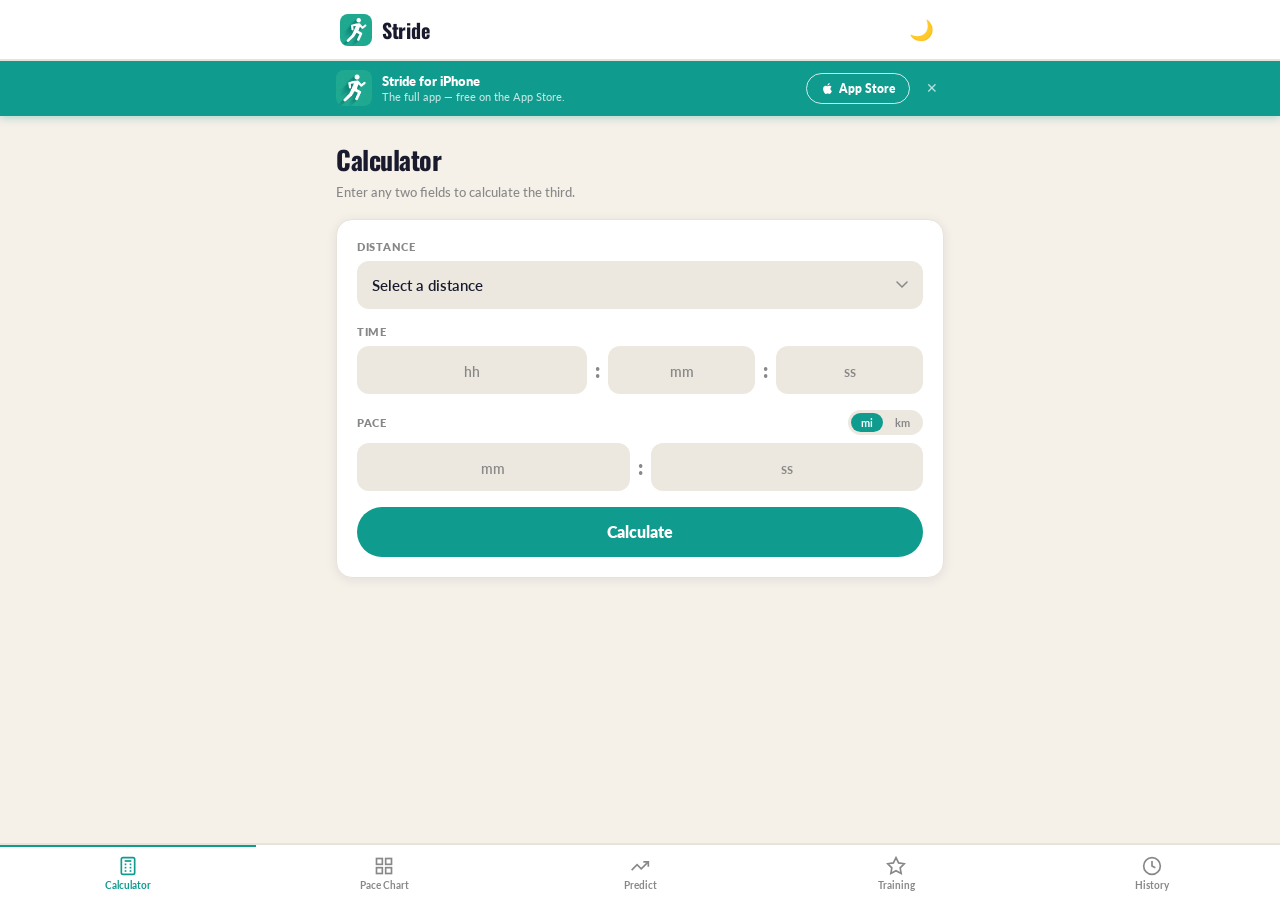
==== calculator.html @ da41bfcc "Initial commit — Stride web app and landing page Co-Authored-By: Claude Sonnet 4.6 <noreply@anthropi" ====
<!DOCTYPE html>
<html lang="en" data-theme="light">
<head>
  <meta charset="UTF-8">
  <meta name="viewport" content="width=device-width, initial-scale=1.0">
  <title>Stride — Running Calculator</title>
  <!-- Google tag (gtag.js) -->
  <script async src="https://www.googletagmanager.com/gtag/js?id=G-GBW9GCYMW4"></script>
  <script>
    window.dataLayer = window.dataLayer || [];
    function gtag(){dataLayer.push(arguments);}
    gtag('js', new Date());
    gtag('config', 'G-GBW9GCYMW4');
  </script>
  <link rel="preconnect" href="https://fonts.googleapis.com">
  <link rel="preconnect" href="https://fonts.gstatic.com" crossorigin>
  <link href="https://fonts.googleapis.com/css2?family=Oswald:wght@600;700;900&family=Lato:wght@400;600;700;800&display=swap" rel="stylesheet">
  <link rel="stylesheet" href="style.css">
</head>
<body>

  <!-- Header -->
  <header class="app-header">
    <div class="header-inner">
      <a href="index.html" class="header-logo">
        <img src="./images/runninglogo.png" alt="Stride">
        <span>Stride</span>
      </a>
      <button class="theme-btn" id="themeBtn" onclick="app.toggleTheme()">🌙</button>
    </div>
  </header>

  <!-- App Banner -->
  <div id="app-banner" class="app-banner" style="display:none;">
    <div class="app-banner-inner">
      <img src="./images/runninglogo.png" alt="Stride" class="app-banner-icon">
      <div class="app-banner-text">
        <span class="app-banner-title">Stride for iPhone</span>
        <span class="app-banner-sub">The full app — free on the App Store.</span>
      </div>
      <a href="https://apps.apple.com/app/stride-running-calculator/id6747827741" target="_blank" class="app-banner-btn" aria-label="Download on the App Store">
        <svg width="13" height="13" viewBox="0 0 24 24" fill="currentColor"><path d="M18.71 19.5c-.83 1.24-1.71 2.45-3.05 2.47-1.34.03-1.77-.79-3.29-.79-1.53 0-2 .77-3.27.82-1.31.05-2.3-1.32-3.14-2.53C4.25 17 2.94 12.45 4.7 9.39c.87-1.52 2.43-2.48 4.12-2.51 1.28-.02 2.5.87 3.29.87.78 0 2.26-1.07 3.8-.91.65.03 2.47.26 3.64 1.98-.09.06-2.17 1.28-2.15 3.81.03 3.02 2.65 4.03 2.68 4.04-.03.07-.42 1.44-1.38 2.83M13 3.5c.73-.83 1.94-1.46 2.94-1.5.13 1.17-.34 2.35-1.04 3.19-.69.85-1.83 1.51-2.95 1.42-.15-1.15.41-2.35 1.05-3.11z"/></svg>
        App Store
      </a>
      <button class="app-banner-close" onclick="appBanner.dismiss()" aria-label="Dismiss">✕</button>
    </div>
  </div>

  <!-- Tab Nav -->
  <nav class="tab-nav">
    <button class="tab-btn active" data-tab="calculator" onclick="app.switchTab('calculator')">
      <svg class="tab-icon" viewBox="0 0 24 24" fill="none" stroke="currentColor" stroke-width="2"><rect x="4" y="2" width="16" height="20" rx="2"/><line x1="8" y1="6" x2="16" y2="6"/><line x1="8" y1="10" x2="10" y2="10"/><line x1="14" y1="10" x2="16" y2="10"/><line x1="8" y1="14" x2="10" y2="14"/><line x1="14" y1="14" x2="16" y2="14"/><line x1="8" y1="18" x2="10" y2="18"/><line x1="14" y1="18" x2="16" y2="18"/></svg>
      <span class="tab-label">Calculator</span>
    </button>
    <button class="tab-btn" data-tab="chart" onclick="app.switchTab('chart')">
      <svg class="tab-icon" viewBox="0 0 24 24" fill="none" stroke="currentColor" stroke-width="2"><rect x="3" y="3" width="7" height="7"/><rect x="14" y="3" width="7" height="7"/><rect x="3" y="14" width="7" height="7"/><rect x="14" y="14" width="7" height="7"/></svg>
      <span class="tab-label">Pace Chart</span>
    </button>
    <button class="tab-btn" data-tab="predictor" onclick="app.switchTab('predictor')">
      <svg class="tab-icon" viewBox="0 0 24 24" fill="none" stroke="currentColor" stroke-width="2"><polyline points="22 7 13.5 15.5 8.5 10.5 2 17"/><polyline points="16 7 22 7 22 13"/></svg>
      <span class="tab-label">Predict</span>
    </button>
    <button class="tab-btn" data-tab="training" onclick="app.switchTab('training')">
      <svg class="tab-icon" viewBox="0 0 24 24" fill="none" stroke="currentColor" stroke-width="2"><path d="M12 2l3.09 6.26L22 9.27l-5 4.87 1.18 6.88L12 17.77l-6.18 3.25L7 14.14 2 9.27l6.91-1.01L12 2z"/></svg>
      <span class="tab-label">Training</span>
    </button>
    <button class="tab-btn" data-tab="history" onclick="app.switchTab('history')">
      <svg class="tab-icon" viewBox="0 0 24 24" fill="none" stroke="currentColor" stroke-width="2"><circle cx="12" cy="12" r="10"/><polyline points="12 6 12 12 16 14"/></svg>
      <span class="tab-label">History</span>
    </button>
  </nav>

  <!-- Main -->
  <main class="app-main">

    <!-- ── CALCULATOR ─────────────────────────────────────────────────────── -->
    <section id="tab-calculator" class="tab-section active">
      <div class="section-header">
        <h2>Calculator</h2>
        <p class="section-sub">Enter any two fields to calculate the third.</p>
      </div>

      <div class="card">
        <!-- Distance -->
        <div class="field-group">
          <label class="field-label">Distance</label>
          <select id="race-distance" class="field-select" onchange="calculator.setDistance()">
            <option value="">Select a distance</option>
            <option value="3.10686">5K</option>
            <option value="6.21371">10K</option>
            <option value="13.1094">Half-Marathon</option>
            <option value="26.2188">Marathon</option>
            <option value="other">Other (miles)</option>
          </select>
          <input type="number" id="distance-amount" class="field-input mt-8" placeholder="Enter distance in miles" style="display:none;" oninput="calculator.onInput()">
        </div>

        <!-- Time -->
        <div class="field-group">
          <label class="field-label">Time</label>
          <div class="time-row">
            <input type="number" id="time-hours"   class="time-input" placeholder="hh" min="0" oninput="calculator.onInput()">
            <span class="time-sep">:</span>
            <input type="number" id="time-minutes" class="time-input" placeholder="mm" min="0" max="59" oninput="calculator.onInput()">
            <span class="time-sep">:</span>
            <input type="number" id="time-seconds" class="time-input" placeholder="ss" min="0" max="59" oninput="calculator.onInput()">
          </div>
        </div>

        <!-- Pace -->
        <div class="field-group">
          <label class="field-label">
            Pace
            <span class="inline-toggle">
              <button class="unit-pill active" id="calcUnitMi" onclick="calculator.setPaceUnit('mi')">mi</button>
              <button class="unit-pill"        id="calcUnitKm" onclick="calculator.setPaceUnit('km')">km</button>
            </span>
          </label>
          <div class="time-row">
            <input type="number" id="pace-minutes" class="time-input wide" placeholder="mm" min="0" oninput="calculator.onInput()">
            <span class="time-sep">:</span>
            <input type="number" id="pace-seconds" class="time-input wide" placeholder="ss" min="0" max="59" oninput="calculator.onInput()">
          </div>
        </div>

        <button class="btn-primary full-width mt-16" onclick="calculator.calculate()">Calculate</button>
        <button class="btn-outline full-width mt-8"  id="splitsBtn" onclick="calculator.showSplits()" style="display:none;">View Splits</button>
        <button class="btn-ghost   full-width mt-4"  id="resetBtn"  onclick="calculator.reset()"      style="display:none;">Reset</button>
      </div>
    </section>

    <!-- ── PACE CHART ──────────────────────────────────────────────────────── -->
    <section id="tab-chart" class="tab-section">
      <div class="section-header">
        <h2>Pace Chart</h2>
        <p class="section-sub">Finish times by pace for common distances.</p>
      </div>
      <div class="pill-row">
        <button class="pill-btn active" id="chartUnitMi" onclick="paceChart.setUnit('mi')">per mile</button>
        <button class="pill-btn"        id="chartUnitKm" onclick="paceChart.setUnit('km')">per km</button>
      </div>
      <div class="card table-card">
        <table class="pace-table">
          <thead>
            <tr><th>Pace</th><th>5K</th><th>10K</th><th>Half</th><th>Full</th></tr>
          </thead>
          <tbody id="paceTableBody"></tbody>
        </table>
      </div>
    </section>

    <!-- ── PREDICTOR ───────────────────────────────────────────────────────── -->
    <section id="tab-predictor" class="tab-section">
      <div class="section-header">
        <h2>Race Predictor</h2>
        <p class="section-sub">Predict finish times from a recent race using the Riegel formula.</p>
      </div>
      <div class="card">
        <div class="field-group">
          <label class="field-label">Your Recent Race</label>
          <select id="predictor-distance" class="field-select" onchange="predictor.calculate()">
            <option value="">Select a distance</option>
            <option value="5">5K</option>
            <option value="10">10K</option>
            <option value="21.0975">Half-Marathon</option>
            <option value="42.195">Marathon</option>
          </select>
        </div>
        <div class="field-group">
          <label class="field-label">Your Finish Time</label>
          <div class="time-row">
            <input type="number" id="pred-hours"   class="time-input" placeholder="hh" min="0" oninput="predictor.calculate()">
            <span class="time-sep">:</span>
            <input type="number" id="pred-minutes" class="time-input" placeholder="mm" min="0" max="59" oninput="predictor.calculate()">
            <span class="time-sep">:</span>
            <input type="number" id="pred-seconds" class="time-input" placeholder="ss" min="0" max="59" oninput="predictor.calculate()">
          </div>
        </div>
      </div>
      <div id="predictor-results" style="display:none;">
        <div class="results-header">
          <span class="results-label">Predicted Times</span>
          <span class="inline-toggle">
            <button class="unit-pill active" id="predUnitMi" onclick="predictor.setUnit('mi')">mi</button>
            <button class="unit-pill"        id="predUnitKm" onclick="predictor.setUnit('km')">km</button>
          </span>
        </div>
        <div id="predictor-cards"></div>
      </div>
    </section>

    <!-- ── TRAINING ────────────────────────────────────────────────────────── -->
    <section id="tab-training" class="tab-section">
      <div class="section-header">
        <h2>Training Zones</h2>
        <p class="section-sub">Distance-calibrated training paces based on your goal race.</p>
      </div>
      <div class="card">
        <div class="field-group">
          <label class="field-label">Goal Race</label>
          <select id="training-race" class="field-select" onchange="training.calculate()">
            <option value="">Select a race</option>
            <option value="5k">5K</option>
            <option value="10k">10K</option>
            <option value="half">Half-Marathon</option>
            <option value="full">Marathon</option>
          </select>
        </div>
        <div class="field-group">
          <label class="field-label">Goal Time</label>
          <div class="time-row">
            <input type="number" id="train-hours"   class="time-input" placeholder="hh" min="0" oninput="training.calculate()">
            <span class="time-sep">:</span>
            <input type="number" id="train-minutes" class="time-input" placeholder="mm" min="0" max="59" oninput="training.calculate()">
            <span class="time-sep">:</span>
            <input type="number" id="train-seconds" class="time-input" placeholder="ss" min="0" max="59" oninput="training.calculate()">
          </div>
        </div>
      </div>
      <div id="training-results" style="display:none;">
        <div class="results-header">
          <span class="results-label">Training Zones</span>
          <span class="inline-toggle">
            <button class="unit-pill active" id="trainUnitMi" onclick="training.setUnit('mi')">mi</button>
            <button class="unit-pill"        id="trainUnitKm" onclick="training.setUnit('km')">km</button>
          </span>
        </div>
        <div id="training-zone-cards"></div>
      </div>
    </section>

    <!-- ── HISTORY ─────────────────────────────────────────────────────────── -->
    <section id="tab-history" class="tab-section">
      <div class="section-header">
        <div class="section-header-row">
          <h2>History</h2>
          <button class="btn-ghost-sm" onclick="historyTab.clearAll()">Clear All</button>
        </div>
        <p class="section-sub">Your recent pace calculations.</p>
      </div>
      <div id="history-list"></div>
      <div id="history-empty" class="empty-state" style="display:none;">
        No calculations saved yet.<br>Head to the Calculator to get started.
      </div>
    </section>

  </main>

  <!-- Splits Modal -->
  <div id="splits-modal" class="modal-overlay" style="display:none;" onclick="calculator.hideSplits()">
    <div class="modal-sheet" onclick="event.stopPropagation()">
      <div class="modal-titlebar">
        <span class="modal-title">Mile Splits</span>
        <button class="modal-close" onclick="calculator.hideSplits()">✕</button>
      </div>
      <div id="splits-content" class="splits-body"></div>
    </div>
  </div>

  <!-- Error Modal -->
  <div id="error-modal" class="modal-overlay" style="display:none;" onclick="app.closeError()">
    <div class="modal-sheet modal-sm" onclick="event.stopPropagation()">
      <p id="error-message" class="error-msg"></p>
      <button class="btn-primary full-width" onclick="app.closeError()">OK</button>
    </div>
  </div>

  <script src="script.js"></script>
</body>
</html>
---- style.css ----
/* ── Tokens ──────────────────────────────────────────────────────────────────── */
:root {
  --bg:         #F5F0E8;
  --header-bg:  #FFFFFF;
  --card:       #FFFFFF;
  --input:      #EDE8DF;
  --text:       #1A1A2E;
  --subtext:    #888888;
  --border:     #E8E3DA;
  --teal:       #0F9B8E;
  --teal-d:     #0b7d72;
  --teal-light: rgba(15,155,142,0.12);
  --shadow:     0 2px 12px rgba(26,26,46,0.08);
  --tab-h:      56px;
  --header-h:   60px;
  --banner-h:   0px;
}

[data-theme="dark"] {
  --bg:         #111318;
  --header-bg:  #1C1F28;
  --card:       #1C1F28;
  --input:      #252836;
  --text:       #F0EDE6;
  --subtext:    #8A8A9A;
  --border:     #2A2D3A;
  --shadow:     0 2px 12px rgba(0,0,0,0.3);
}

/* ── Reset ───────────────────────────────────────────────────────────────────── */
*, *::before, *::after { box-sizing: border-box; margin: 0; padding: 0; }
html { scroll-behavior: smooth; }

body {
  font-family: 'Lato', sans-serif;
  background: var(--bg);
  color: var(--text);
  -webkit-font-smoothing: antialiased;
  min-height: 100vh;
}

/* ── Header ──────────────────────────────────────────────────────────────────── */
.app-header {
  position: fixed;
  top: 0; left: 0; right: 0;
  height: var(--header-h);
  background: var(--header-bg);
  border-bottom: 1px solid var(--border);
  z-index: 100;
  box-shadow: 0 1px 0 var(--border);
}

.header-inner {
  max-width: 640px;
  margin: 0 auto;
  height: 100%;
  padding: 0 20px;
  display: flex;
  align-items: center;
  justify-content: space-between;
}

.header-logo {
  display: flex;
  align-items: center;
  gap: 10px;
  text-decoration: none;
}

.header-logo img {
  width: 32px;
  height: 32px;
  border-radius: 8px;
  object-fit: cover;
}

.header-logo span {
  font-family: 'Oswald', sans-serif;
  font-size: 20px;
  font-weight: 900;
  color: var(--text);
  letter-spacing: -0.3px;
}

.theme-btn {
  background: none;
  border: none;
  cursor: pointer;
  font-size: 20px;
  padding: 6px;
  border-radius: 8px;
  line-height: 1;
  transition: background 0.15s;
}

.theme-btn:hover { background: var(--input); }

/* ── App Banner ──────────────────────────────────────────────────────────────── */
.app-banner {
  position: fixed;
  top: var(--header-h);
  left: 0; right: 0;
  background: var(--teal);
  z-index: 98;
  box-shadow: 0 2px 8px rgba(15,155,142,0.3);
}

.app-banner-inner {
  max-width: 640px;
  margin: 0 auto;
  padding: 10px 16px;
  display: flex;
  align-items: center;
  gap: 10px;
}

.app-banner-icon {
  width: 36px;
  height: 36px;
  border-radius: 8px;
  object-fit: cover;
  flex-shrink: 0;
}

.app-banner-text {
  flex: 1;
  display: flex;
  flex-direction: column;
  gap: 1px;
  min-width: 0;
}

.app-banner-title {
  font-size: 13px;
  font-weight: 800;
  color: #fff;
  white-space: nowrap;
  overflow: hidden;
  text-overflow: ellipsis;
}

.app-banner-sub {
  font-size: 11px;
  color: rgba(255,255,255,0.75);
  font-weight: 500;
  white-space: nowrap;
  overflow: hidden;
  text-overflow: ellipsis;
}

.app-banner-btn {
  display: inline-flex;
  align-items: center;
  gap: 5px;
  padding: 7px 14px;
  background: none;
  color: #fff;
  border: 1.5px solid rgba(255,255,255,0.8);
  border-radius: 20px;
  font-family: 'Lato', sans-serif;
  font-size: 12px;
  font-weight: 800;
  text-decoration: none;
  white-space: nowrap;
  flex-shrink: 0;
  transition: background 0.15s, border-color 0.15s;
}

.app-banner-btn:hover { background: rgba(255,255,255,0.15); border-color: #fff; }

.app-banner-close {
  background: none;
  border: none;
  cursor: pointer;
  color: rgba(255,255,255,0.7);
  font-size: 14px;
  padding: 4px 6px;
  flex-shrink: 0;
  line-height: 1;
  border-radius: 6px;
  transition: color 0.15s, background 0.15s;
}

.app-banner-close:hover { color: #fff; background: rgba(255,255,255,0.15); }

/* ── Tab Nav ─────────────────────────────────────────────────────────────────── */
.tab-nav {
  position: fixed;
  bottom: 0;
  left: 0; right: 0;
  height: calc(var(--tab-h) + env(safe-area-inset-bottom, 0px));
  padding-bottom: env(safe-area-inset-bottom, 0px);
  background: var(--header-bg);
  border-top: 1px solid var(--border);
  display: flex;
  z-index: 99;
  box-shadow: 0 -1px 0 var(--border);
}

.tab-btn {
  flex: 1;
  display: flex;
  flex-direction: column;
  align-items: center;
  justify-content: center;
  gap: 3px;
  background: none;
  border: none;
  cursor: pointer;
  color: var(--subtext);
  font-family: 'Lato', sans-serif;
  font-size: 10px;
  font-weight: 700;
  padding: 6px 4px;
  border-top: 2px solid transparent;
  transition: color 0.15s, border-color 0.15s;
  white-space: nowrap;
}

.tab-btn:hover { color: var(--text); }

.tab-btn.active {
  color: var(--teal);
  border-top-color: var(--teal);
}

.tab-icon {
  width: 20px;
  height: 20px;
  stroke: currentColor;
}

.tab-label { font-size: 10px; }

/* ── Main ────────────────────────────────────────────────────────────────────── */
.app-main {
  max-width: 640px;
  margin: 0 auto;
  padding: calc(var(--header-h) + var(--banner-h) + 24px) 16px calc(var(--tab-h) + env(safe-area-inset-bottom, 0px) + 24px);
}

.tab-section { display: none; }
.tab-section.active { display: block; }

/* ── Section Header ──────────────────────────────────────────────────────────── */
.section-header { margin-bottom: 16px; }

.section-header h2 {
  font-family: 'Oswald', sans-serif;
  font-size: 26px;
  font-weight: 900;
  color: var(--text);
  letter-spacing: -0.5px;
  margin-bottom: 4px;
}

.section-header-row {
  display: flex;
  justify-content: space-between;
  align-items: center;
  margin-bottom: 4px;
}

.section-sub {
  font-size: 13px;
  color: var(--subtext);
  font-weight: 500;
  line-height: 1.5;
}

/* ── Card ────────────────────────────────────────────────────────────────────── */
.card {
  background: var(--card);
  border-radius: 16px;
  padding: 20px;
  border: 1px solid var(--border);
  box-shadow: var(--shadow);
  margin-bottom: 16px;
}

/* ── Field Group ─────────────────────────────────────────────────────────────── */
.field-group { margin-bottom: 16px; }
.field-group:last-of-type { margin-bottom: 0; }

.field-label {
  display: flex;
  align-items: center;
  gap: 10px;
  font-size: 11px;
  font-weight: 800;
  text-transform: uppercase;
  letter-spacing: 0.7px;
  color: var(--subtext);
  margin-bottom: 8px;
}

.field-select {
  width: 100%;
  height: 48px;
  padding: 0 14px;
  background: var(--input);
  border: 1.5px solid transparent;
  border-radius: 12px;
  font-family: 'Lato', sans-serif;
  font-size: 15px;
  font-weight: 600;
  color: var(--text);
  cursor: pointer;
  outline: none;
  appearance: none;
  background-image: url("data:image/svg+xml,%3Csvg xmlns='http://www.w3.org/2000/svg' width='12' height='8' viewBox='0 0 12 8'%3E%3Cpath d='M1 1l5 5 5-5' stroke='%23888' stroke-width='1.5' fill='none' stroke-linecap='round'/%3E%3C/svg%3E");
  background-repeat: no-repeat;
  background-position: right 14px center;
  transition: border-color 0.15s;
}

.field-select:focus { border-color: var(--teal); }

.field-input {
  width: 100%;
  height: 48px;
  padding: 0 14px;
  background: var(--input);
  border: 1.5px solid transparent;
  border-radius: 12px;
  font-family: 'Lato', sans-serif;
  font-size: 15px;
  font-weight: 600;
  color: var(--text);
  outline: none;
  transition: border-color 0.15s;
}

.field-input:focus { border-color: var(--teal); }
.field-input::placeholder { color: var(--subtext); }

/* ── Time Row ────────────────────────────────────────────────────────────────── */
.time-row {
  display: flex;
  align-items: center;
  gap: 8px;
}

.time-input {
  flex: 1;
  height: 48px;
  background: var(--input);
  border: 1.5px solid transparent;
  border-radius: 12px;
  font-family: 'Lato', sans-serif;
  font-size: 18px;
  font-weight: 700;
  color: var(--text);
  text-align: center;
  outline: none;
  transition: border-color 0.15s;
  -moz-appearance: textfield;
}

.time-input::-webkit-outer-spin-button,
.time-input::-webkit-inner-spin-button { -webkit-appearance: none; }
.time-input:focus { border-color: var(--teal); }
.time-input::placeholder { color: var(--subtext); font-size: 14px; font-weight: 600; }

.time-sep {
  font-size: 20px;
  font-weight: 800;
  color: var(--subtext);
  flex-shrink: 0;
}

/* ── Inline Toggle ───────────────────────────────────────────────────────────── */
.inline-toggle {
  display: inline-flex;
  background: var(--input);
  border-radius: 20px;
  padding: 3px;
  gap: 2px;
  margin-left: auto;
}

.unit-pill {
  padding: 3px 10px;
  border: none;
  border-radius: 16px;
  font-family: 'Lato', sans-serif;
  font-size: 11px;
  font-weight: 700;
  cursor: pointer;
  background: none;
  color: var(--subtext);
  transition: background 0.15s, color 0.15s;
}

.unit-pill.active {
  background: var(--teal);
  color: #fff;
}

/* ── Pill Row ────────────────────────────────────────────────────────────────── */
.pill-row {
  display: inline-flex;
  background: var(--input);
  border-radius: 24px;
  padding: 4px;
  gap: 3px;
  margin-bottom: 16px;
}

.pill-btn {
  padding: 7px 18px;
  border: none;
  border-radius: 20px;
  font-family: 'Lato', sans-serif;
  font-size: 13px;
  font-weight: 700;
  cursor: pointer;
  background: none;
  color: var(--subtext);
  transition: background 0.15s, color 0.15s;
}

.pill-btn.active {
  background: var(--teal);
  color: #fff;
}

/* ── Buttons ─────────────────────────────────────────────────────────────────── */
.btn-primary {
  display: flex;
  align-items: center;
  justify-content: center;
  height: 50px;
  background: var(--teal);
  color: #fff;
  border: none;
  border-radius: 25px;
  font-family: 'Lato', sans-serif;
  font-size: 16px;
  font-weight: 800;
  cursor: pointer;
  transition: background 0.15s, transform 0.1s;
}

.btn-primary:hover  { background: var(--teal-d); }
.btn-primary:active { transform: scale(0.98); }

.btn-outline {
  display: flex;
  align-items: center;
  justify-content: center;
  height: 46px;
  background: none;
  color: var(--teal);
  border: 1.5px solid var(--teal);
  border-radius: 25px;
  font-family: 'Lato', sans-serif;
  font-size: 15px;
  font-weight: 700;
  cursor: pointer;
  transition: background 0.15s;
}

.btn-outline:hover { background: var(--teal-light); }

.btn-ghost {
  display: flex;
  align-items: center;
  justify-content: center;
  height: 40px;
  background: none;
  color: var(--subtext);
  border: none;
  border-radius: 25px;
  font-family: 'Lato', sans-serif;
  font-size: 14px;
  font-weight: 600;
  cursor: pointer;
  transition: color 0.15s;
}

.btn-ghost:hover { color: var(--text); }

.btn-ghost-sm {
  padding: 6px 14px;
  background: var(--input);
  color: var(--subtext);
  border: none;
  border-radius: 20px;
  font-family: 'Lato', sans-serif;
  font-size: 12px;
  font-weight: 700;
  cursor: pointer;
  transition: background 0.15s;
}

.btn-ghost-sm:hover { background: var(--border); }

.full-width { width: 100%; }
.mt-4  { margin-top: 4px;  }
.mt-8  { margin-top: 8px;  }
.mt-16 { margin-top: 16px; }

/* ── Pace Table ──────────────────────────────────────────────────────────────── */
.table-card { padding: 0; overflow: hidden; }

.pace-table {
  width: 100%;
  border-collapse: collapse;
  font-size: 13px;
}

.pace-table thead tr {
  background: var(--text);
}

.pace-table th {
  padding: 10px 8px;
  color: rgba(255,255,255,0.85);
  font-weight: 700;
  font-size: 11px;
  text-align: center;
  letter-spacing: 0.3px;
}

.pace-table td {
  padding: 9px 8px;
  text-align: center;
  color: var(--text);
  font-weight: 500;
  border-bottom: 1px solid var(--border);
}

.pace-table tbody tr:last-child td { border-bottom: none; }
.pace-table tbody tr:nth-child(even) td { background: var(--input); }

.pace-cell {
  color: var(--teal) !important;
  font-weight: 800 !important;
}

/* ── Results ─────────────────────────────────────────────────────────────────── */
.results-header {
  display: flex;
  align-items: center;
  justify-content: space-between;
  margin-bottom: 10px;
}

.results-label {
  font-size: 11px;
  font-weight: 800;
  text-transform: uppercase;
  letter-spacing: 0.7px;
  color: var(--subtext);
}

.result-card {
  background: var(--card);
  border: 1.5px solid var(--border);
  border-radius: 12px;
  padding: 14px 16px;
  display: flex;
  justify-content: space-between;
  align-items: center;
  margin-bottom: 8px;
  box-shadow: var(--shadow);
}

.result-card.highlight {
  border-color: var(--teal);
  background: var(--teal-light);
}

.result-dist {
  font-size: 15px;
  font-weight: 800;
  color: var(--text);
}

.result-badge {
  display: inline-block;
  margin-top: 4px;
  padding: 2px 8px;
  background: var(--teal-light);
  color: var(--teal);
  border-radius: 10px;
  font-size: 9px;
  font-weight: 800;
  letter-spacing: 0.4px;
}

.result-right { text-align: right; }

.result-time {
  font-family: 'Oswald', sans-serif;
  font-size: 22px;
  font-weight: 900;
  color: var(--teal);
  line-height: 1;
}

.result-pace-text {
  font-size: 11px;
  color: var(--subtext);
  font-weight: 600;
  margin-top: 2px;
}

/* ── Zone Cards ──────────────────────────────────────────────────────────────── */
.zone-card {
  display: flex;
  background: var(--card);
  border: 1px solid var(--border);
  border-radius: 12px;
  overflow: hidden;
  margin-bottom: 8px;
  box-shadow: var(--shadow);
}

.zone-bar {
  width: 5px;
  flex-shrink: 0;
}

.zone-body {
  padding: 12px 14px;
  flex: 1;
}

.zone-name {
  font-size: 14px;
  font-weight: 800;
  color: var(--text);
  margin-bottom: 2px;
}

.zone-range {
  font-size: 13px;
  font-weight: 700;
  margin-bottom: 2px;
}

.zone-desc {
  font-size: 11px;
  color: var(--subtext);
  font-weight: 500;
}

/* ── History ─────────────────────────────────────────────────────────────────── */
.history-card {
  background: var(--card);
  border: 1px solid var(--border);
  border-radius: 12px;
  padding: 14px 16px;
  display: flex;
  justify-content: space-between;
  align-items: center;
  margin-bottom: 8px;
  box-shadow: var(--shadow);
  cursor: pointer;
  transition: border-color 0.15s, transform 0.1s;
}

.history-card:hover { border-color: var(--teal); }
.history-card:active { transform: scale(0.98); }

.history-dist {
  font-size: 15px;
  font-weight: 800;
  color: var(--text);
  margin-bottom: 2px;
}

.history-date {
  font-size: 11px;
  color: var(--subtext);
  font-weight: 600;
}

.history-right { text-align: right; }

.history-time {
  font-family: 'Oswald', sans-serif;
  font-size: 20px;
  font-weight: 900;
  color: var(--teal);
  line-height: 1;
  margin-bottom: 2px;
}

.history-pace {
  font-size: 11px;
  color: var(--subtext);
  font-weight: 600;
}

.empty-state {
  text-align: center;
  padding: 48px 24px;
  color: var(--subtext);
  font-size: 14px;
  font-weight: 500;
  line-height: 1.6;
}

/* ── Modal ───────────────────────────────────────────────────────────────────── */
.modal-overlay {
  position: fixed;
  inset: 0;
  background: rgba(0,0,0,0.5);
  display: flex;
  align-items: flex-end;
  justify-content: center;
  z-index: 200;
}

.modal-sheet {
  background: var(--card);
  border-radius: 24px 24px 0 0;
  width: 100%;
  max-width: 640px;
  max-height: 85vh;
  overflow-y: auto;
  padding: 0 0 32px;
}

.modal-sm {
  border-radius: 20px;
  margin: 0 16px 32px;
  padding: 24px 20px;
  max-height: none;
}

.modal-titlebar {
  display: flex;
  justify-content: space-between;
  align-items: center;
  padding: 20px 20px 16px;
  border-bottom: 1px solid var(--border);
  position: sticky;
  top: 0;
  background: var(--card);
}

.modal-title {
  font-family: 'Oswald', sans-serif;
  font-size: 18px;
  font-weight: 900;
  color: var(--text);
}

.modal-close {
  background: none;
  border: none;
  font-size: 18px;
  cursor: pointer;
  color: var(--subtext);
  padding: 4px 8px;
}

.splits-body { padding: 0 20px; }

.splits-summary {
  display: flex;
  justify-content: space-between;
  align-items: center;
  padding: 16px 0;
  border-bottom: 1px solid var(--border);
  margin-bottom: 4px;
}

.splits-total {
  font-family: 'Oswald', sans-serif;
  font-size: 28px;
  font-weight: 900;
  color: var(--text);
}

.splits-pace {
  font-size: 14px;
  font-weight: 700;
  color: var(--teal);
}

.splits-table { margin-top: 4px; }

.splits-row {
  display: grid;
  grid-template-columns: 1fr 1fr 1fr;
  padding: 10px 0;
  border-bottom: 1px solid var(--border);
  font-size: 13px;
  font-weight: 600;
  color: var(--text);
}

.splits-row:last-child { border-bottom: none; }

.splits-row.header {
  font-size: 10px;
  font-weight: 800;
  text-transform: uppercase;
  letter-spacing: 0.5px;
  color: var(--subtext);
  padding-top: 12px;
}

.splits-row span:last-child { text-align: right; }
.splits-row span:nth-child(2) { text-align: center; }

.error-msg {
  font-size: 15px;
  color: var(--text);
  line-height: 1.5;
  margin-bottom: 16px;
  text-align: center;
}

/* ── Responsive ──────────────────────────────────────────────────────────────── */
@media (max-width: 480px) {
  .tab-label { font-size: 9px; }
  .tab-icon  { width: 18px; height: 18px; }
  .app-main  { padding-left: 12px; padding-right: 12px; }
  .section-header h2 { font-size: 22px; }
  .time-input { font-size: 16px; }
  .result-time { font-size: 18px; }
}
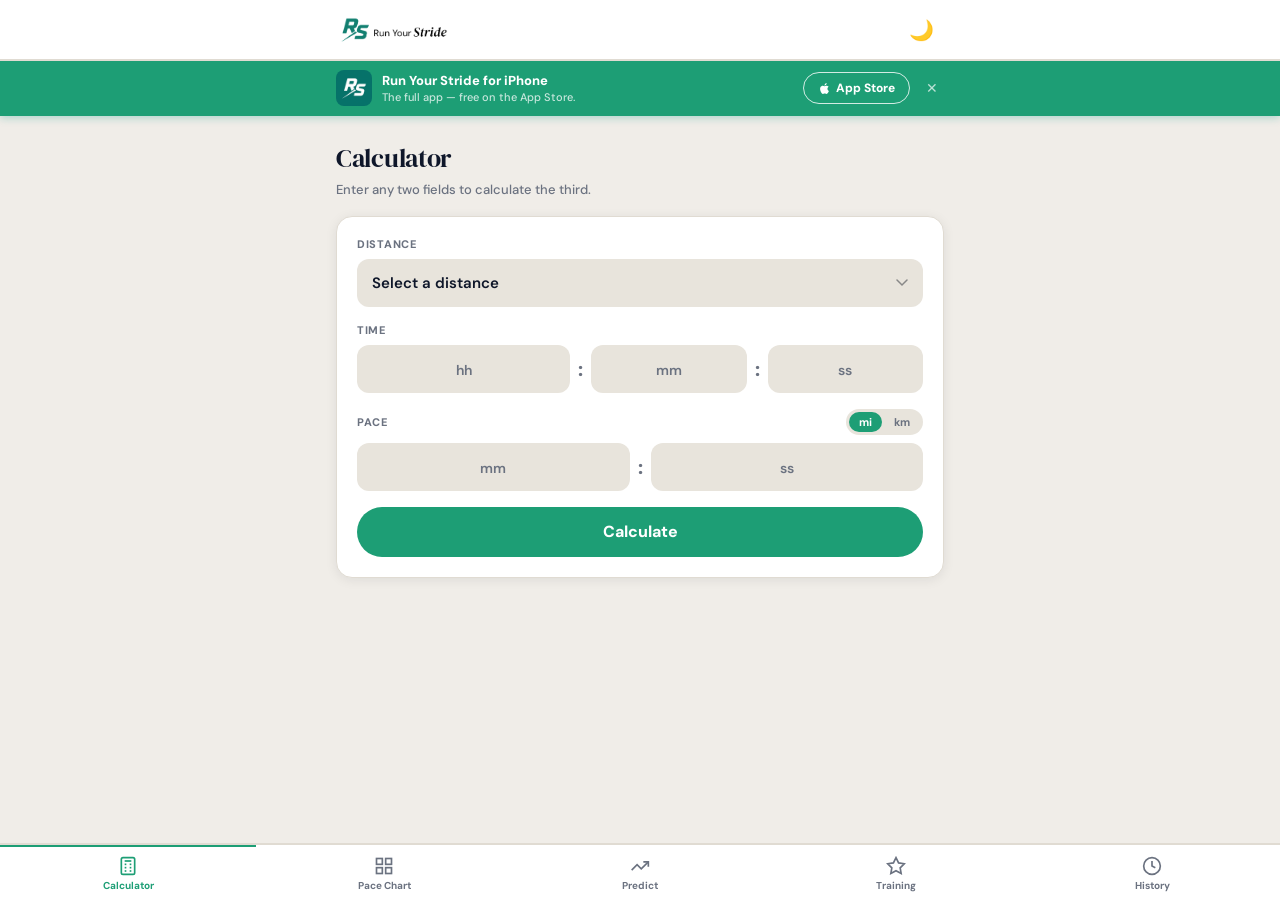
==== commit 77fdb676: "Rebrand to Run Your Stride — new colors, fonts, logo, and assets - Rename brand from Stride to Run Y" ====
--- a/calculator.html
+++ b/calculator.html
@@ -3,7 +3,7 @@
 <head>
   <meta charset="UTF-8">
   <meta name="viewport" content="width=device-width, initial-scale=1.0">
-  <title>Stride — Running Calculator</title>
+  <title>Run Your Stride — Running Calculator</title>
   <!-- Google tag (gtag.js) -->
   <script async src="https://www.googletagmanager.com/gtag/js?id=G-GBW9GCYMW4"></script>
   <script>
@@ -14,7 +14,9 @@
   </script>
   <link rel="preconnect" href="https://fonts.googleapis.com">
   <link rel="preconnect" href="https://fonts.gstatic.com" crossorigin>
-  <link href="https://fonts.googleapis.com/css2?family=Oswald:wght@600;700;900&family=Lato:wght@400;600;700;800&display=swap" rel="stylesheet">
+  <link rel="shortcut icon" href="images/favicon-32.png" type="image/png">
+  <link rel="apple-touch-icon" href="images/apple-touch-icon.png">
+  <link href="https://fonts.googleapis.com/css2?family=DM+Serif+Display:ital@0;1&family=DM+Sans:wght@400;500;600;700;800&display=swap" rel="stylesheet">
   <link rel="stylesheet" href="style.css">
 </head>
 <body>
@@ -23,8 +25,7 @@
   <header class="app-header">
     <div class="header-inner">
       <a href="index.html" class="header-logo">
-        <img src="./images/runninglogo.png" alt="Stride">
-        <span>Stride</span>
+        <img src="./images/nav-logo.png" alt="Run Your Stride">
       </a>
       <button class="theme-btn" id="themeBtn" onclick="app.toggleTheme()">🌙</button>
     </div>
@@ -33,9 +34,9 @@
   <!-- App Banner -->
   <div id="app-banner" class="app-banner" style="display:none;">
     <div class="app-banner-inner">
-      <img src="./images/runninglogo.png" alt="Stride" class="app-banner-icon">
+      <img src="./images/apple-touch-icon.png" alt="Run Your Stride" class="app-banner-icon">
       <div class="app-banner-text">
-        <span class="app-banner-title">Stride for iPhone</span>
+        <span class="app-banner-title">Run Your Stride for iPhone</span>
         <span class="app-banner-sub">The full app — free on the App Store.</span>
       </div>
       <a href="https://apps.apple.com/app/stride-running-calculator/id6747827741" target="_blank" class="app-banner-btn" aria-label="Download on the App Store">
--- a/style.css
+++ b/style.css
@@ -1,16 +1,16 @@
 /* ── Tokens ──────────────────────────────────────────────────────────────────── */
 :root {
-  --bg:         #F5F0E8;
+  --bg:         #f0ede8;
   --header-bg:  #FFFFFF;
   --card:       #FFFFFF;
-  --input:      #EDE8DF;
-  --text:       #1A1A2E;
-  --subtext:    #888888;
-  --border:     #E8E3DA;
-  --teal:       #0F9B8E;
-  --teal-d:     #0b7d72;
-  --teal-light: rgba(15,155,142,0.12);
-  --shadow:     0 2px 12px rgba(26,26,46,0.08);
+  --input:      #e8e4dc;
+  --text:       #0f172a;
+  --subtext:    #6b7280;
+  --border:     #e0dbd2;
+  --teal:       #1d9e75;
+  --teal-d:     #178a60;
+  --teal-light: rgba(29,158,117,0.12);
+  --shadow:     0 2px 12px rgba(15,23,42,0.08);
   --tab-h:      56px;
   --header-h:   60px;
   --banner-h:   0px;
@@ -32,7 +32,7 @@
 html { scroll-behavior: smooth; }
 
 body {
-  font-family: 'Lato', sans-serif;
+  font-family: 'DM Sans', sans-serif;
   background: var(--bg);
   color: var(--text);
   -webkit-font-smoothing: antialiased;
@@ -68,18 +68,8 @@
 }
 
 .header-logo img {
-  width: 32px;
-  height: 32px;
-  border-radius: 8px;
-  object-fit: cover;
-}
-
-.header-logo span {
-  font-family: 'Oswald', sans-serif;
-  font-size: 20px;
-  font-weight: 900;
-  color: var(--text);
-  letter-spacing: -0.3px;
+  height: 26px;
+  width: auto;
 }
 
 .theme-btn {
@@ -157,7 +147,7 @@
   color: #fff;
   border: 1.5px solid rgba(255,255,255,0.8);
   border-radius: 20px;
-  font-family: 'Lato', sans-serif;
+  font-family: 'DM Sans', sans-serif;
   font-size: 12px;
   font-weight: 800;
   text-decoration: none;
@@ -208,7 +198,7 @@
   border: none;
   cursor: pointer;
   color: var(--subtext);
-  font-family: 'Lato', sans-serif;
+  font-family: 'DM Sans', sans-serif;
   font-size: 10px;
   font-weight: 700;
   padding: 6px 4px;
@@ -246,11 +236,11 @@
 .section-header { margin-bottom: 16px; }
 
 .section-header h2 {
-  font-family: 'Oswald', sans-serif;
+  font-family: 'DM Serif Display', serif;
   font-size: 26px;
-  font-weight: 900;
-  color: var(--text);
-  letter-spacing: -0.5px;
+  font-weight: 400;
+  color: var(--text);
+  letter-spacing: -0.3px;
   margin-bottom: 4px;
 }
 
@@ -301,7 +291,7 @@
   background: var(--input);
   border: 1.5px solid transparent;
   border-radius: 12px;
-  font-family: 'Lato', sans-serif;
+  font-family: 'DM Sans', sans-serif;
   font-size: 15px;
   font-weight: 600;
   color: var(--text);
@@ -323,7 +313,7 @@
   background: var(--input);
   border: 1.5px solid transparent;
   border-radius: 12px;
-  font-family: 'Lato', sans-serif;
+  font-family: 'DM Sans', sans-serif;
   font-size: 15px;
   font-weight: 600;
   color: var(--text);
@@ -347,7 +337,7 @@
   background: var(--input);
   border: 1.5px solid transparent;
   border-radius: 12px;
-  font-family: 'Lato', sans-serif;
+  font-family: 'DM Sans', sans-serif;
   font-size: 18px;
   font-weight: 700;
   color: var(--text);
@@ -383,7 +373,7 @@
   padding: 3px 10px;
   border: none;
   border-radius: 16px;
-  font-family: 'Lato', sans-serif;
+  font-family: 'DM Sans', sans-serif;
   font-size: 11px;
   font-weight: 700;
   cursor: pointer;
@@ -411,7 +401,7 @@
   padding: 7px 18px;
   border: none;
   border-radius: 20px;
-  font-family: 'Lato', sans-serif;
+  font-family: 'DM Sans', sans-serif;
   font-size: 13px;
   font-weight: 700;
   cursor: pointer;
@@ -435,7 +425,7 @@
   color: #fff;
   border: none;
   border-radius: 25px;
-  font-family: 'Lato', sans-serif;
+  font-family: 'DM Sans', sans-serif;
   font-size: 16px;
   font-weight: 800;
   cursor: pointer;
@@ -454,7 +444,7 @@
   color: var(--teal);
   border: 1.5px solid var(--teal);
   border-radius: 25px;
-  font-family: 'Lato', sans-serif;
+  font-family: 'DM Sans', sans-serif;
   font-size: 15px;
   font-weight: 700;
   cursor: pointer;
@@ -472,7 +462,7 @@
   color: var(--subtext);
   border: none;
   border-radius: 25px;
-  font-family: 'Lato', sans-serif;
+  font-family: 'DM Sans', sans-serif;
   font-size: 14px;
   font-weight: 600;
   cursor: pointer;
@@ -487,7 +477,7 @@
   color: var(--subtext);
   border: none;
   border-radius: 20px;
-  font-family: 'Lato', sans-serif;
+  font-family: 'DM Sans', sans-serif;
   font-size: 12px;
   font-weight: 700;
   cursor: pointer;
@@ -593,9 +583,9 @@
 .result-right { text-align: right; }
 
 .result-time {
-  font-family: 'Oswald', sans-serif;
+  font-family: 'DM Serif Display', serif;
   font-size: 22px;
-  font-weight: 900;
+  font-weight: 400;
   color: var(--teal);
   line-height: 1;
 }
@@ -681,9 +671,9 @@
 .history-right { text-align: right; }
 
 .history-time {
-  font-family: 'Oswald', sans-serif;
+  font-family: 'DM Serif Display', serif;
   font-size: 20px;
-  font-weight: 900;
+  font-weight: 400;
   color: var(--teal);
   line-height: 1;
   margin-bottom: 2px;
@@ -744,9 +734,9 @@
 }
 
 .modal-title {
-  font-family: 'Oswald', sans-serif;
+  font-family: 'DM Serif Display', serif;
   font-size: 18px;
-  font-weight: 900;
+  font-weight: 400;
   color: var(--text);
 }
 
@@ -771,9 +761,9 @@
 }
 
 .splits-total {
-  font-family: 'Oswald', sans-serif;
+  font-family: 'DM Serif Display', serif;
   font-size: 28px;
-  font-weight: 900;
+  font-weight: 400;
   color: var(--text);
 }
 
